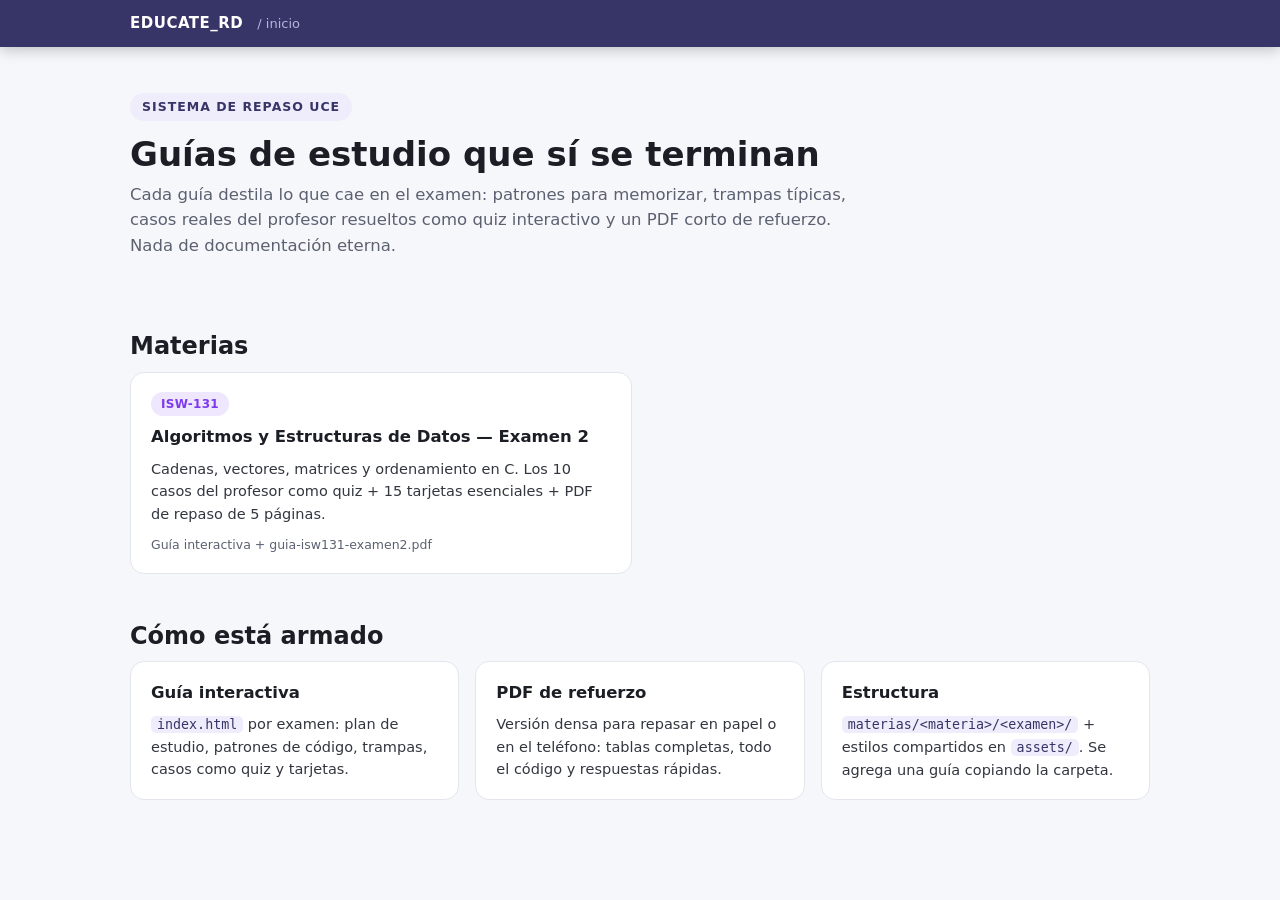
==== index.html @ fe37bd56 "EDUCATE_RD: sistema de guias + ISW-131 examen 2" ====
<!DOCTYPE html>
<html lang="es">
<head>
<meta charset="UTF-8">
<meta name="viewport" content="width=device-width, initial-scale=1.0">
<title>EDUCATE_RD — Guías de estudio</title>
<link rel="stylesheet" href="assets/css/educate.css">
</head>
<body>

<header class="topbar">
  <div class="wrap">
    <a class="logo" href="index.html">EDUCATE_RD</a>
    <span class="crumb">/ inicio</span>
  </div>
</header>

<div class="wrap">
  <div class="hero">
    <span class="tag">Sistema de repaso UCE</span>
    <h1>Guías de estudio que sí se terminan</h1>
    <p class="sub">Cada guía destila lo que cae en el examen: patrones para
    memorizar, trampas típicas, casos reales del profesor resueltos como quiz
    interactivo y un PDF corto de refuerzo. Nada de documentación eterna.</p>
  </div>

  <section class="blk">
    <h2>Materias</h2>
    <div class="grid g2" id="lista-guias">

      <a class="card" href="materias/isw-131-algoritmos/examen-2/" style="text-decoration:none;color:inherit">
        <span class="chip cad">ISW-131</span>
        <h3 style="margin-top:8px">Algoritmos y Estructuras de Datos — Examen 2</h3>
        <p>Cadenas, vectores, matrices y ordenamiento en C.
        Los 10 casos del profesor como quiz + 15 tarjetas esenciales +
        PDF de repaso de 5 páginas.</p>
        <p style="margin-top:10px;font-size:12.5px;color:var(--muted)">
        Guía interactiva + guia-isw131-examen2.pdf</p>
      </a>

      <!-- Plantilla para la próxima guía:
      <a class="card" href="materias/<materia>/<examen>/">
        <span class="chip vec">COD-000</span>
        <h3>Materia — Examen N</h3>
        <p>Descripción corta.</p>
      </a>
      -->

    </div>
  </section>

  <section class="blk">
    <h2>Cómo está armado</h2>
    <div class="grid g3">
      <div class="card"><h3>Guía interactiva</h3>
      <p><code class="inl">index.html</code> por examen: plan de estudio,
      patrones de código, trampas, casos como quiz y tarjetas.</p></div>
      <div class="card"><h3>PDF de refuerzo</h3>
      <p>Versión densa para repasar en papel o en el teléfono:
      tablas completas, todo el código y respuestas rápidas.</p></div>
      <div class="card"><h3>Estructura</h3>
      <p><code class="inl">materias/&lt;materia&gt;/&lt;examen&gt;/</code> +
      estilos compartidos en <code class="inl">assets/</code>.
      Se agrega una guía copiando la carpeta.</p></div>
    </div>
  </section>
</div>

</body>
</html>
---- assets/css/educate.css ----
/* ============================================================
   EDUCATE_RD — sistema visual compartido
   Una sola hoja para todas las guías. Variables + componentes.
   ============================================================ */
:root {
  --bg: #f6f7fb;
  --card: #ffffff;
  --ink: #1c1e26;
  --muted: #5b6170;
  --line: #e4e6ee;
  --brand: #373467;
  --brand-l: #efedfb;
  --ok: #1a7f4b;
  --ok-l: #e3f5ec;
  --warn: #a34d00;
  --warn-l: #fdeedd;
  --bad: #b3261e;
  --bad-l: #fce9e8;
  --code-bg: #14161f;
  --code-ink: #e8eaf2;
  --code-kw: #7ab8ff;
  --code-str: #9ae6a0;
  --code-cmt: #6b7280;
  --teal: #0f766e; --teal-l: #d9f2ef;
  --blue: #1d4ed8; --blue-l: #dbe7fd;
  --purple: #7c3aed; --purple-l: #eee7fd;
  --amber: #b45309; --amber-l: #fdeccc;
}
* { box-sizing: border-box; margin: 0; padding: 0; }
html { scroll-behavior: smooth; }
body {
  font-family: "Segoe UI", system-ui, -apple-system, sans-serif;
  background: var(--bg); color: var(--ink);
  line-height: 1.55; font-size: 15.5px;
}
code, kbd, pre, .mono {
  font-family: "Cascadia Code", "JetBrains Mono", Consolas, monospace;
}
.wrap { max-width: 1060px; margin: 0 auto; padding: 0 20px 80px; }

/* ---------- topbar ---------- */
.topbar {
  position: sticky; top: 0; z-index: 50;
  background: var(--brand); color: #fff;
  padding: 12px 0; box-shadow: 0 2px 14px rgba(0,0,0,.25);
}
.topbar .wrap { padding-bottom: 0; display: flex; align-items: center; gap: 14px; flex-wrap: wrap; }
.topbar .logo { font-weight: 700; letter-spacing: .5px; font-size: 15px; text-decoration: none; color: #fff; }
.topbar .crumb { color: #b7b4dd; font-size: 13px; }
.topbar nav { margin-left: auto; display: flex; gap: 6px; flex-wrap: wrap; }
.topbar nav a {
  color: #d9d7f0; text-decoration: none; font-size: 13px;
  padding: 5px 10px; border-radius: 7px; transition: .15s;
}
.topbar nav a:hover, .topbar nav a.on { background: rgba(255,255,255,.14); color: #fff; }

/* ---------- hero ---------- */
.hero { padding: 46px 0 26px; }
.hero .tag {
  display: inline-block; background: var(--brand-l); color: var(--brand);
  font-size: 12.5px; font-weight: 700; letter-spacing: 1px;
  padding: 4px 12px; border-radius: 999px; text-transform: uppercase;
}
.hero h1 { font-size: 34px; margin: 14px 0 8px; line-height: 1.15; }
.hero p.sub { color: var(--muted); font-size: 16.5px; max-width: 720px; }
.hero .meta { display: flex; gap: 18px; margin-top: 16px; flex-wrap: wrap; color: var(--muted); font-size: 13.5px; }
.hero .meta b { color: var(--ink); }

/* ---------- grid / cards ---------- */
.grid { display: grid; gap: 16px; }
.g2 { grid-template-columns: repeat(2, 1fr); }
.g3 { grid-template-columns: repeat(3, 1fr); }
@media (max-width: 860px) { .g2, .g3 { grid-template-columns: 1fr; } }

.card {
  background: var(--card); border: 1px solid var(--line);
  border-radius: 14px; padding: 18px 20px;
}
.card h3 { font-size: 16.5px; margin-bottom: 8px; }
.card p, .card li { font-size: 14.5px; color: #33363f; }

/* ---------- secciones ---------- */
section.blk { margin-top: 44px; }
section.blk > h2 {
  font-size: 24px; margin-bottom: 6px;
  display: flex; align-items: center; gap: 10px;
}
section.blk > h2 .num {
  background: var(--brand); color: #fff; font-size: 13px;
  min-width: 30px; height: 30px; border-radius: 9px;
  display: inline-flex; align-items: center; justify-content: center;
}
section.blk > .lede { color: var(--muted); margin-bottom: 18px; max-width: 760px; }

/* ---------- chips de tema ---------- */
.chip {
  display: inline-block; font-size: 12px; font-weight: 700;
  padding: 3px 10px; border-radius: 999px; letter-spacing: .3px;
}
.chip.cad { background: var(--purple-l); color: var(--purple); }
.chip.vec { background: var(--teal-l); color: var(--teal); }
.chip.mat { background: var(--blue-l); color: var(--blue); }
.chip.ord { background: var(--amber-l); color: var(--amber); }

/* ---------- bloques de código ---------- */
pre.code {
  background: var(--code-bg); color: var(--code-ink);
  border-radius: 10px; padding: 14px 16px; overflow-x: auto;
  font-size: 13px; line-height: 1.55; margin: 10px 0;
}
pre.code .kw { color: var(--code-kw); }
pre.code .str { color: var(--code-str); }
pre.code .cmt { color: var(--code-cmt); font-style: italic; }
code.inl {
  background: var(--brand-l); color: var(--brand);
  padding: 1px 6px; border-radius: 5px; font-size: .92em;
}

/* ---------- callouts ---------- */
.note, .trap, .tip, .key {
  border-radius: 10px; padding: 12px 16px; margin: 12px 0;
  font-size: 14px; border: 1px solid;
}
.note { background: var(--brand-l); border-color: #cfc9ee; }
.trap { background: var(--bad-l); border-color: #f0c4c2; }
.trap::before { content: "TRAMPA DE EXAMEN — "; font-weight: 800; color: var(--bad); font-size: 12px; letter-spacing: .5px; display: block; margin-bottom: 3px; }
.tip  { background: var(--ok-l); border-color: #bfe5d1; }
.tip::before { content: "CÓMO DECIRLO EN EL EXAMEN — "; font-weight: 800; color: var(--ok); font-size: 12px; letter-spacing: .5px; display: block; margin-bottom: 3px; }
.key  { background: var(--warn-l); border-color: #f3d9ae; }
.key::before { content: "MEMORIZAR — "; font-weight: 800; color: var(--warn); font-size: 12px; letter-spacing: .5px; display: block; margin-bottom: 3px; }

/* ---------- tablas ---------- */
table.tbl { width: 100%; border-collapse: collapse; font-size: 13.5px; margin: 12px 0; }
table.tbl th { background: var(--brand); color: #fff; text-align: left; padding: 8px 10px; font-size: 12.5px; }
table.tbl td { border: 1px solid var(--line); padding: 7px 10px; background: var(--card); }
table.tbl tr:nth-child(even) td { background: #f9fafc; }
table.tbl td code { font-size: 12.5px; }

/* ---------- quiz / tarjetas ---------- */
.quiz {
  background: var(--card); border: 1px solid var(--line);
  border-radius: 14px; padding: 18px 20px; margin-bottom: 16px;
}
.quiz .qhead { display: flex; gap: 8px; align-items: center; margin-bottom: 10px; flex-wrap: wrap; }
.quiz .qid { font-weight: 800; font-size: 12.5px; color: var(--muted); letter-spacing: .5px; }
.quiz .qtype { font-size: 11px; font-weight: 700; background: var(--bg); border: 1px solid var(--line); padding: 2px 9px; border-radius: 999px; color: var(--muted); text-transform: uppercase; }
.quiz .qtxt { font-size: 15px; font-weight: 600; margin-bottom: 10px; }
.quiz .opts { display: grid; gap: 8px; }
.quiz .opt {
  display: flex; gap: 10px; align-items: flex-start;
  border: 1.5px solid var(--line); border-radius: 10px;
  padding: 10px 14px; cursor: pointer; font-size: 14px;
  transition: border-color .12s, background .12s;
  background: var(--card);
}
.quiz .opt:hover { border-color: var(--brand); }
.quiz .opt .l { font-weight: 800; color: var(--muted); min-width: 16px; }
.quiz .opt.right { border-color: var(--ok); background: var(--ok-l); }
.quiz .opt.right .l { color: var(--ok); }
.quiz .opt.wrong { border-color: var(--bad); background: var(--bad-l); }
.quiz .opt.wrong .l { color: var(--bad); }
.quiz .why {
  display: none; margin-top: 12px; padding: 11px 14px;
  background: var(--bg); border-left: 3px solid var(--brand);
  border-radius: 0 8px 8px 0; font-size: 13.5px;
}
.quiz.done .why { display: block; }
.quiz .reveal {
  margin-top: 12px; background: var(--brand); color: #fff; border: 0;
  padding: 8px 18px; border-radius: 8px; font-size: 13.5px; font-weight: 600;
  cursor: pointer;
}
.quiz .sol { display: none; margin-top: 12px; }
.quiz.done .sol { display: block; }
.quiz.done .reveal { display: none; }

/* ---------- flashcards ---------- */
.fc {
  border: 1.5px solid var(--line); border-radius: 12px;
  padding: 16px; cursor: pointer; background: var(--card);
  min-height: 120px; display: flex; flex-direction: column; gap: 8px;
  transition: transform .12s, box-shadow .12s;
}
.fc:hover { transform: translateY(-2px); box-shadow: 0 6px 18px rgba(30,20,80,.08); }
.fc .front { font-weight: 600; font-size: 14px; }
.fc .back { display: none; font-size: 13px; color: #333; border-top: 1px dashed var(--line); padding-top: 8px; }
.fc.open { border-color: var(--brand); }
.fc.open .back { display: block; }
.fc .hint { font-size: 12px; color: var(--muted); font-style: italic; }

/* ---------- checklist ---------- */
.check { list-style: none; }
.check li { display: flex; gap: 10px; padding: 7px 0; font-size: 14.5px; align-items: flex-start; }
.check li::before { content: "☐"; color: var(--brand); font-size: 17px; line-height: 1.3; }
.check li b { color: var(--brand); }

/* ---------- progreso ---------- */
.prog {
  position: fixed; bottom: 18px; right: 18px; z-index: 60;
  background: var(--card); border: 1px solid var(--line);
  border-radius: 12px; padding: 10px 16px; font-size: 12.5px;
  box-shadow: 0 8px 24px rgba(0,0,0,.12); color: var(--muted);
}
.prog b { color: var(--brand); }

/* ---------- botones ---------- */
.btn {
  display: inline-block; background: var(--brand); color: #fff;
  border: 0; padding: 9px 18px; border-radius: 9px;
  font-size: 14px; font-weight: 600; cursor: pointer; text-decoration: none;
}
.btn.ghost { background: var(--card); color: var(--brand); border: 1.5px solid var(--brand); }

/* ---------- print ---------- */
@media print {
  .topbar, .prog, .btn, .reveal, nav { display: none !important; }
  body { background: #fff; font-size: 12px; }
  .quiz .sol, .quiz .why, .fc .back { display: block !important; }
  .card, .quiz { break-inside: avoid; box-shadow: none; }
}
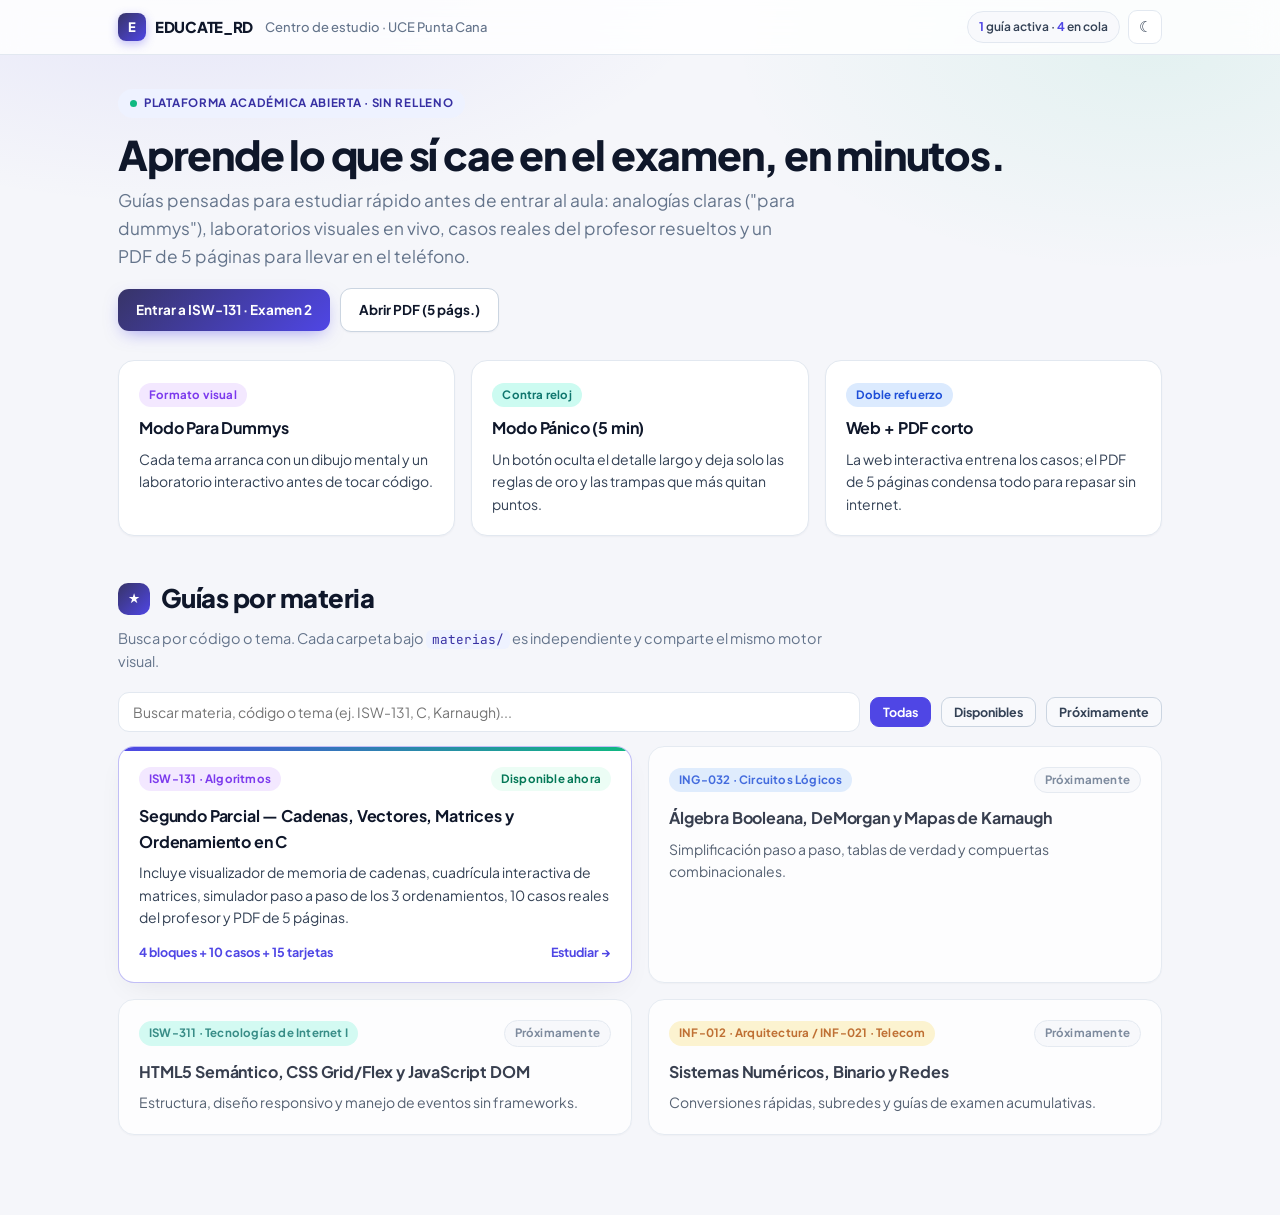
==== commit a832dc35: "EDUCATE_RD: UI v2 responsive, labs interactivos para dummys, dark mode y PDF con SVGs" ====
--- a/index.html
+++ b/index.html
@@ -1,70 +1,126 @@
 <!DOCTYPE html>
-<html lang="es">
+<html lang="es" data-theme="light">
 <head>
 <meta charset="UTF-8">
 <meta name="viewport" content="width=device-width, initial-scale=1.0">
-<title>EDUCATE_RD — Guías de estudio</title>
+<title>EDUCATE_RD — Guías de estudio UCE</title>
 <link rel="stylesheet" href="assets/css/educate.css">
 </head>
 <body>
 
 <header class="topbar">
-  <div class="wrap">
-    <a class="logo" href="index.html">EDUCATE_RD</a>
-    <span class="crumb">/ inicio</span>
+  <div class="topbar-in">
+    <a class="brand" href="index.html">
+      <span class="brand-mark">E</span>
+      <span>EDUCATE_RD</span>
+    </a>
+    <span class="crumb">Centro de estudio · UCE Punta Cana</span>
+    <div class="top-right">
+      <span class="prog-pill"><b>1</b> guía activa · <b>4</b> en cola</span>
+      <button class="icon-btn" id="theme-toggle" type="button" aria-label="Cambiar tema">☾</button>
+    </div>
   </div>
 </header>
 
 <div class="wrap">
   <div class="hero">
-    <span class="tag">Sistema de repaso UCE</span>
-    <h1>Guías de estudio que sí se terminan</h1>
-    <p class="sub">Cada guía destila lo que cae en el examen: patrones para
-    memorizar, trampas típicas, casos reales del profesor resueltos como quiz
-    interactivo y un PDF corto de refuerzo. Nada de documentación eterna.</p>
+    <span class="eyebrow"><span class="dot"></span> Plataforma académica abierta · Sin relleno</span>
+    <h1>Aprende lo que sí cae en el examen, en minutos.</h1>
+    <p class="sub">Guías pensadas para estudiar rápido antes de entrar al aula:
+    analogías claras ("para dummys"), laboratorios visuales en vivo, casos reales
+    del profesor resueltos y un PDF de 5 páginas para llevar en el teléfono.</p>
+    <div class="hero-actions">
+      <a class="btn" href="materias/isw-131-algoritmos/examen-2/">Entrar a ISW-131 · Examen 2</a>
+      <a class="btn ghost" href="materias/isw-131-algoritmos/examen-2/guia-isw131-examen2.pdf" target="_blank">Abrir PDF (5 págs.)</a>
+    </div>
   </div>
 
-  <section class="blk">
-    <h2>Materias</h2>
+  <!-- Métricas rápidas -->
+  <div class="grid g3" style="margin-top:6px">
+    <div class="card">
+      <span class="chip cad">Formato visual</span>
+      <h3 style="margin-top:8px">Modo Para Dummys</h3>
+      <p>Cada tema arranca con un dibujo mental y un laboratorio interactivo antes
+      de tocar código.</p>
+    </div>
+    <div class="card">
+      <span class="chip vec">Contra reloj</span>
+      <h3 style="margin-top:8px">Modo Pánico (5 min)</h3>
+      <p>Un botón oculta el detalle largo y deja solo las reglas de oro y las
+      trampas que más quitan puntos.</p>
+    </div>
+    <div class="card">
+      <span class="chip mat">Doble refuerzo</span>
+      <h3 style="margin-top:8px">Web + PDF corto</h3>
+      <p>La web interactiva entrena los casos; el PDF de 5 páginas condensa
+      todo para repasar sin internet.</p>
+    </div>
+  </div>
+
+  <!-- Catálogo de materias -->
+  <section class="blk" id="materias">
+    <div class="blk-head">
+      <span class="blk-num">★</span>
+      <h2>Guías por materia</h2>
+    </div>
+    <p class="lede">Busca por código o tema. Cada carpeta bajo <code class="inl">materias/</code>
+    es independiente y comparte el mismo motor visual.</p>
+
+    <div class="search-bar">
+      <input class="search-in" id="hub-search" type="search" placeholder="Buscar materia, código o tema (ej. ISW-131, C, Karnaugh)...">
+      <button class="mat-btn hub-filter on" data-filter="all" type="button">Todas</button>
+      <button class="mat-btn hub-filter" data-filter="live" type="button">Disponibles</button>
+      <button class="mat-btn hub-filter" data-filter="soon" type="button">Próximamente</button>
+    </div>
+
     <div class="grid g2" id="lista-guias">
 
-      <a class="card" href="materias/isw-131-algoritmos/examen-2/" style="text-decoration:none;color:inherit">
-        <span class="chip cad">ISW-131</span>
-        <h3 style="margin-top:8px">Algoritmos y Estructuras de Datos — Examen 2</h3>
-        <p>Cadenas, vectores, matrices y ordenamiento en C.
-        Los 10 casos del profesor como quiz + 15 tarjetas esenciales +
-        PDF de repaso de 5 páginas.</p>
-        <p style="margin-top:10px;font-size:12.5px;color:var(--muted)">
-        Guía interactiva + guia-isw131-examen2.pdf</p>
+      <a class="card card-link featured" data-status="live" href="materias/isw-131-algoritmos/examen-2/">
+        <div style="display:flex;justify-content:space-between;align-items:center;gap:8px;flex-wrap:wrap">
+          <span class="chip cad">ISW-131 · Algoritmos</span>
+          <span class="chip live">Disponible ahora</span>
+        </div>
+        <h3 style="margin-top:12px">Segundo Parcial — Cadenas, Vectores, Matrices y Ordenamiento en C</h3>
+        <p>Incluye visualizador de memoria de cadenas, cuadrícula interactiva de
+        matrices, simulador paso a paso de los 3 ordenamientos, 10 casos reales
+        del profesor y PDF de 5 páginas.</p>
+        <div class="card-foot">
+          <span>4 bloques + 10 casos + 15 tarjetas</span>
+          <span>Estudiar →</span>
+        </div>
       </a>
 
-      <!-- Plantilla para la próxima guía:
-      <a class="card" href="materias/<materia>/<examen>/">
-        <span class="chip vec">COD-000</span>
-        <h3>Materia — Examen N</h3>
-        <p>Descripción corta.</p>
-      </a>
-      -->
+      <div class="card" data-status="soon" style="opacity:.82">
+        <div style="display:flex;justify-content:space-between;align-items:center;gap:8px;flex-wrap:wrap">
+          <span class="chip mat">ING-032 · Circuitos Lógicos</span>
+          <span class="chip soon">Próximamente</span>
+        </div>
+        <h3 style="margin-top:12px">Álgebra Booleana, DeMorgan y Mapas de Karnaugh</h3>
+        <p>Simplificación paso a paso, tablas de verdad y compuertas combinacionales.</p>
+      </div>
 
-    </div>
-  </section>
+      <div class="card" data-status="soon" style="opacity:.82">
+        <div style="display:flex;justify-content:space-between;align-items:center;gap:8px;flex-wrap:wrap">
+          <span class="chip vec">ISW-311 · Tecnologías de Internet I</span>
+          <span class="chip soon">Próximamente</span>
+        </div>
+        <h3 style="margin-top:12px">HTML5 Semántico, CSS Grid/Flex y JavaScript DOM</h3>
+        <p>Estructura, diseño responsivo y manejo de eventos sin frameworks.</p>
+      </div>
 
-  <section class="blk">
-    <h2>Cómo está armado</h2>
-    <div class="grid g3">
-      <div class="card"><h3>Guía interactiva</h3>
-      <p><code class="inl">index.html</code> por examen: plan de estudio,
-      patrones de código, trampas, casos como quiz y tarjetas.</p></div>
-      <div class="card"><h3>PDF de refuerzo</h3>
-      <p>Versión densa para repasar en papel o en el teléfono:
-      tablas completas, todo el código y respuestas rápidas.</p></div>
-      <div class="card"><h3>Estructura</h3>
-      <p><code class="inl">materias/&lt;materia&gt;/&lt;examen&gt;/</code> +
-      estilos compartidos en <code class="inl">assets/</code>.
-      Se agrega una guía copiando la carpeta.</p></div>
+      <div class="card" data-status="soon" style="opacity:.82">
+        <div style="display:flex;justify-content:space-between;align-items:center;gap:8px;flex-wrap:wrap">
+          <span class="chip ord">INF-012 · Arquitectura / INF-021 · Telecom</span>
+          <span class="chip soon">Próximamente</span>
+        </div>
+        <h3 style="margin-top:12px">Sistemas Numéricos, Binario y Redes</h3>
+        <p>Conversiones rápidas, subredes y guías de examen acumulativas.</p>
+      </div>
+
     </div>
   </section>
 </div>
 
+<script src="assets/js/educate.js"></script>
 </body>
 </html>
--- a/assets/css/educate.css
+++ b/assets/css/educate.css
@@ -1,220 +1,475 @@
-/* ============================================================
-   EDUCATE_RD — sistema visual compartido
-   Una sola hoja para todas las guías. Variables + componentes.
-   ============================================================ */
+/* ============================================================================
+   EDUCATE_RD — Sistema visual v2 (Responsive, Light/Dark, Bento + Labs)
+   ============================================================================ */
+@import url('https://fonts.googleapis.com/css2?family=JetBrains+Mono:wght@400;600;700&family=Plus+Jakarta+Sans:wght@400;500;600;700;800&display=swap');
+
 :root {
-  --bg: #f6f7fb;
-  --card: #ffffff;
-  --ink: #1c1e26;
-  --muted: #5b6170;
-  --line: #e4e6ee;
+  --bg: #f5f6fa;
+  --bg-accent: radial-gradient(900px 420px at 15% -5%, rgba(79,70,229,.10), transparent 60%),
+               radial-gradient(700px 380px at 90% 5%, rgba(16,185,129,.08), transparent 60%);
+  --surface: #ffffff;
+  --surface-2: #f8f9fc;
+  --ink: #0f172a;
+  --ink-2: #334155;
+  --muted: #64748b;
+  --line: #e2e8f0;
+  --line-2: #cbd5e1;
+
   --brand: #373467;
-  --brand-l: #efedfb;
-  --ok: #1a7f4b;
-  --ok-l: #e3f5ec;
-  --warn: #a34d00;
-  --warn-l: #fdeedd;
-  --bad: #b3261e;
-  --bad-l: #fce9e8;
-  --code-bg: #14161f;
-  --code-ink: #e8eaf2;
-  --code-kw: #7ab8ff;
-  --code-str: #9ae6a0;
-  --code-cmt: #6b7280;
-  --teal: #0f766e; --teal-l: #d9f2ef;
-  --blue: #1d4ed8; --blue-l: #dbe7fd;
-  --purple: #7c3aed; --purple-l: #eee7fd;
-  --amber: #b45309; --amber-l: #fdeccc;
-}
-* { box-sizing: border-box; margin: 0; padding: 0; }
-html { scroll-behavior: smooth; }
+  --brand-2: #4f46e5;
+  --brand-l: #eef2ff;
+  --brand-ink: #3730a3;
+
+  --ok: #047857;     --ok-l: #ecfdf5;     --ok-b: #a7f3d0;
+  --bad: #be123c;    --bad-l: #fff1f2;    --bad-b: #fecdd3;
+  --warn: #b45309;   --warn-l: #fffbeb;   --warn-b: #fde68a;
+
+  --cad: #7c3aed;    --cad-l: #f3e8ff;
+  --vec: #0f766e;    --vec-l: #ccfbf1;
+  --mat: #1d4ed8;    --mat-l: #dbeafe;
+  --ord: #b45309;    --ord-l: #fef3c7;
+
+  --code-bg: #0f172a;
+  --code-bar: #1e293b;
+  --code-ink: #e2e8f0;
+  --code-kw: #7dd3fc;
+  --code-str: #86efac;
+  --code-cmt: #94a3b8;
+
+  --shadow-sm: 0 1px 2px rgba(15,23,42,.04);
+  --shadow: 0 10px 30px -12px rgba(15,23,42,.10);
+  --r: 16px;
+}
+
+html[data-theme="dark"] {
+  --bg: #0b1020;
+  --bg-accent: radial-gradient(900px 420px at 15% -5%, rgba(99,102,241,.18), transparent 60%),
+               radial-gradient(700px 380px at 90% 5%, rgba(16,185,129,.12), transparent 60%);
+  --surface: #11182c;
+  --surface-2: #172038;
+  --ink: #f1f5f9;
+  --ink-2: #cbd5e1;
+  --muted: #94a3b8;
+  --line: #232f4b;
+  --line-2: #334155;
+
+  --brand: #6366f1;
+  --brand-2: #818cf8;
+  --brand-l: rgba(99,102,241,.16);
+  --brand-ink: #c7d2fe;
+
+  --ok: #34d399;     --ok-l: rgba(16,185,129,.13);  --ok-b: rgba(16,185,129,.35);
+  --bad: #fb7185;    --bad-l: rgba(244,63,94,.13);   --bad-b: rgba(244,63,94,.35);
+  --warn: #fbbf24;   --warn-l: rgba(245,158,11,.13); --warn-b: rgba(245,158,11,.35);
+
+  --cad: #c084fc;    --cad-l: rgba(168,85,247,.18);
+  --vec: #2dd4bf;    --vec-l: rgba(20,184,166,.18);
+  --mat: #60a5fa;    --mat-l: rgba(59,130,246,.18);
+  --ord: #fbbf24;    --ord-l: rgba(245,158,11,.18);
+
+  --code-bg: #070b16;
+  --code-bar: #131b31;
+  --shadow-sm: 0 1px 2px rgba(0,0,0,.3);
+  --shadow: 0 14px 36px -12px rgba(0,0,0,.55);
+}
+
+*, *::before, *::after { box-sizing: border-box; margin: 0; padding: 0; }
+html { scroll-behavior: smooth; max-width: 100%; overflow-x: clip; }
 body {
-  font-family: "Segoe UI", system-ui, -apple-system, sans-serif;
-  background: var(--bg); color: var(--ink);
-  line-height: 1.55; font-size: 15.5px;
-}
-code, kbd, pre, .mono {
-  font-family: "Cascadia Code", "JetBrains Mono", Consolas, monospace;
-}
-.wrap { max-width: 1060px; margin: 0 auto; padding: 0 20px 80px; }
-
-/* ---------- topbar ---------- */
+  font-family: "Plus Jakarta Sans", "Segoe UI", system-ui, -apple-system, sans-serif;
+  background-color: var(--bg);
+  background-image: var(--bg-accent);
+  background-attachment: fixed;
+  color: var(--ink);
+  line-height: 1.6;
+  font-size: 15px;
+  max-width: 100%;
+  overflow-x: clip;
+  -webkit-font-smoothing: antialiased;
+}
+code, kbd, pre, .mono { font-family: "JetBrains Mono", "Cascadia Code", Consolas, monospace; }
+img, svg { max-width: 100%; height: auto; }
+
+.wrap { width: 100%; max-width: 1080px; margin: 0 auto; padding: 0 18px 80px; }
+
+/* ---------- Topbar frosted + responsive ---------- */
 .topbar {
-  position: sticky; top: 0; z-index: 50;
-  background: var(--brand); color: #fff;
-  padding: 12px 0; box-shadow: 0 2px 14px rgba(0,0,0,.25);
-}
-.topbar .wrap { padding-bottom: 0; display: flex; align-items: center; gap: 14px; flex-wrap: wrap; }
-.topbar .logo { font-weight: 700; letter-spacing: .5px; font-size: 15px; text-decoration: none; color: #fff; }
-.topbar .crumb { color: #b7b4dd; font-size: 13px; }
-.topbar nav { margin-left: auto; display: flex; gap: 6px; flex-wrap: wrap; }
-.topbar nav a {
-  color: #d9d7f0; text-decoration: none; font-size: 13px;
-  padding: 5px 10px; border-radius: 7px; transition: .15s;
-}
-.topbar nav a:hover, .topbar nav a.on { background: rgba(255,255,255,.14); color: #fff; }
-
-/* ---------- hero ---------- */
-.hero { padding: 46px 0 26px; }
-.hero .tag {
-  display: inline-block; background: var(--brand-l); color: var(--brand);
-  font-size: 12.5px; font-weight: 700; letter-spacing: 1px;
-  padding: 4px 12px; border-radius: 999px; text-transform: uppercase;
-}
-.hero h1 { font-size: 34px; margin: 14px 0 8px; line-height: 1.15; }
-.hero p.sub { color: var(--muted); font-size: 16.5px; max-width: 720px; }
-.hero .meta { display: flex; gap: 18px; margin-top: 16px; flex-wrap: wrap; color: var(--muted); font-size: 13.5px; }
-.hero .meta b { color: var(--ink); }
-
-/* ---------- grid / cards ---------- */
+  position: sticky; top: 0; z-index: 60;
+  background: rgba(255,255,255,.84);
+  backdrop-filter: blur(14px); -webkit-backdrop-filter: blur(14px);
+  border-bottom: 1px solid var(--line);
+}
+html[data-theme="dark"] .topbar { background: rgba(11,16,32,.84); }
+.topbar-in {
+  max-width: 1080px; margin: 0 auto; padding: 10px 18px;
+  display: flex; align-items: center; gap: 12px; flex-wrap: wrap;
+}
+.brand {
+  display: inline-flex; align-items: center; gap: 9px;
+  text-decoration: none; color: var(--ink); font-weight: 800;
+  font-size: 15px; letter-spacing: -.3px; flex-shrink: 0;
+}
+.brand-mark {
+  width: 28px; height: 28px; border-radius: 8px;
+  background: linear-gradient(135deg, #373467, #4f46e5);
+  color: #fff; display: inline-flex; align-items: center; justify-content: center;
+  font-size: 13px; font-weight: 800; box-shadow: 0 3px 10px rgba(79,70,229,.35);
+}
+.crumb {
+  color: var(--muted); font-size: 13px; font-weight: 500;
+  white-space: nowrap; overflow: hidden; text-overflow: ellipsis; max-width: 280px;
+}
+.top-right { margin-left: auto; display: flex; align-items: center; gap: 8px; flex-shrink: 0; }
+.prog-pill {
+  font-size: 12px; font-weight: 600; color: var(--ink-2);
+  background: var(--surface-2); border: 1px solid var(--line);
+  padding: 5px 11px; border-radius: 999px; white-space: nowrap;
+}
+.prog-pill b { color: var(--brand-2); }
+.icon-btn {
+  width: 34px; height: 34px; border-radius: 9px;
+  border: 1px solid var(--line); background: var(--surface);
+  color: var(--ink-2); cursor: pointer; font-size: 15px;
+  display: inline-flex; align-items: center; justify-content: center;
+  transition: border-color .15s, color .15s;
+}
+.icon-btn:hover { border-color: var(--brand-2); color: var(--brand-2); }
+
+.subnav {
+  max-width: 1080px; margin: 0 auto; padding: 0 18px 9px;
+  display: flex; gap: 6px; overflow-x: auto; scrollbar-width: none;
+}
+.subnav::-webkit-scrollbar { display: none; }
+.subnav a {
+  flex-shrink: 0; text-decoration: none; font-size: 12.5px; font-weight: 600;
+  color: var(--muted); padding: 5px 11px; border-radius: 999px;
+  border: 1px solid transparent; transition: .15s;
+}
+.subnav a:hover { color: var(--ink); background: var(--surface-2); }
+.subnav a.on { background: var(--brand-l); color: var(--brand-ink); border-color: rgba(79,70,229,.22); }
+
+@media (max-width: 640px) {
+  .crumb { display: none; }
+  .topbar-in { padding: 8px 14px; flex-wrap: nowrap; gap: 8px; }
+  .brand span:last-child { font-size: 14px; }
+  .prog-pill { font-size: 11px; padding: 4px 9px; }
+  .icon-btn { width: 31px; height: 31px; font-size: 14px; }
+  .subnav { padding: 0 14px 8px; }
+  .wrap { padding: 0 14px 64px; }
+}
+
+/* ---------- Hero ---------- */
+.hero { padding: 34px 0 22px; }
+.eyebrow {
+  display: inline-flex; align-items: center; gap: 7px;
+  background: var(--brand-l); color: var(--brand-ink);
+  font-size: 11.5px; font-weight: 700; letter-spacing: .7px; text-transform: uppercase;
+  padding: 5px 12px; border-radius: 999px;
+}
+.eyebrow .dot { width: 7px; height: 7px; border-radius: 50%; background: #10b981; }
+.hero h1 {
+  font-size: clamp(1.65rem, 4.2vw, 2.55rem);
+  font-weight: 800; letter-spacing: -.03em; line-height: 1.12;
+  margin: 14px 0 10px;
+}
+.hero p.sub { color: var(--muted); font-size: clamp(.95rem, 2vw, 1.08rem); max-width: 690px; }
+.hero-actions { display: flex; gap: 10px; flex-wrap: wrap; margin-top: 18px; align-items: center; }
+
+/* ---------- Buttons ---------- */
+.btn {
+  display: inline-flex; align-items: center; gap: 8px;
+  background: linear-gradient(135deg, #373467, #4f46e5); color: #fff;
+  border: 0; padding: 10px 18px; border-radius: 11px;
+  font-family: inherit; font-size: 13.5px; font-weight: 700;
+  cursor: pointer; text-decoration: none;
+  box-shadow: 0 6px 18px -6px rgba(79,70,229,.55); transition: transform .12s, box-shadow .12s;
+}
+.btn:hover { transform: translateY(-1px); box-shadow: 0 10px 22px -6px rgba(79,70,229,.65); }
+.btn.ghost {
+  background: var(--surface); color: var(--ink);
+  border: 1px solid var(--line-2); box-shadow: var(--shadow-sm);
+}
+.btn.ghost:hover { border-color: var(--brand-2); color: var(--brand-2); }
+.btn.sm { padding: 7px 13px; font-size: 12.5px; border-radius: 9px; }
+
+/* ---------- Study Mode Switcher ---------- */
+.modebar {
+  display: flex; gap: 8px; flex-wrap: wrap; align-items: center;
+  background: var(--surface); border: 1px solid var(--line);
+  border-radius: 14px; padding: 8px; margin-top: 22px; box-shadow: var(--shadow-sm);
+}
+.modebtn {
+  flex: 1 1 160px; border: 0; background: transparent; color: var(--muted);
+  font-family: inherit; font-size: 13px; font-weight: 700;
+  padding: 9px 14px; border-radius: 10px; cursor: pointer;
+  display: flex; align-items: center; justify-content: center; gap: 7px;
+  transition: transform .12s;
+}
+.modebtn:hover { color: var(--ink); background: var(--surface-2); }
+.modebtn.on { background: var(--brand-l); color: var(--brand-ink); }
+body.panic .deep { display: none !important; }
+body.panic .panic-banner { display: flex !important; }
+.panic-banner {
+  display: none; margin-top: 14px; padding: 12px 16px; border-radius: 12px;
+  background: var(--warn-l); border: 1px solid var(--warn-b); color: var(--ink);
+  font-size: 13.5px; align-items: center; justify-content: space-between; gap: 10px; flex-wrap: wrap;
+}
+
+/* ---------- Grid & Bento Cards ---------- */
 .grid { display: grid; gap: 16px; }
-.g2 { grid-template-columns: repeat(2, 1fr); }
-.g3 { grid-template-columns: repeat(3, 1fr); }
-@media (max-width: 860px) { .g2, .g3 { grid-template-columns: 1fr; } }
+.g2 { grid-template-columns: repeat(2, minmax(0, 1fr)); }
+.g3 { grid-template-columns: repeat(3, minmax(0, 1fr)); }
+.g4 { grid-template-columns: repeat(4, minmax(0, 1fr)); }
+.grid > * { min-width: 0; }
+@media (max-width: 860px) { .g2, .g3, .g4 { grid-template-columns: minmax(0, 1fr); } }
 
 .card {
-  background: var(--card); border: 1px solid var(--line);
-  border-radius: 14px; padding: 18px 20px;
-}
-.card h3 { font-size: 16.5px; margin-bottom: 8px; }
-.card p, .card li { font-size: 14.5px; color: #33363f; }
-
-/* ---------- secciones ---------- */
-section.blk { margin-top: 44px; }
-section.blk > h2 {
-  font-size: 24px; margin-bottom: 6px;
-  display: flex; align-items: center; gap: 10px;
-}
-section.blk > h2 .num {
-  background: var(--brand); color: #fff; font-size: 13px;
-  min-width: 30px; height: 30px; border-radius: 9px;
-  display: inline-flex; align-items: center; justify-content: center;
-}
-section.blk > .lede { color: var(--muted); margin-bottom: 18px; max-width: 760px; }
-
-/* ---------- chips de tema ---------- */
+  background: var(--surface); border: 1px solid var(--line);
+  border-radius: var(--r); padding: 20px; box-shadow: var(--shadow-sm);
+  min-width: 0;
+}
+.card.featured {
+  border-color: rgba(79,70,229,.35);
+  box-shadow: var(--shadow);
+  position: relative; overflow: hidden;
+}
+.card.featured::before {
+  content: ""; position: absolute; inset: 0 0 auto 0; height: 4px;
+  background: linear-gradient(90deg, #4f46e5, #10b981);
+}
+.card h3 { font-size: 16px; font-weight: 700; margin-bottom: 7px; letter-spacing: -.01em; }
+.card p, .card li { font-size: 14px; color: var(--ink-2); }
+.card-link {
+  text-decoration: none; color: inherit; display: flex; flex-direction: column;
+  transition: transform .15s, border-color .15s, box-shadow .15s;
+}
+.card-link:hover { transform: translateY(-2px); border-color: var(--brand-2); box-shadow: var(--shadow); }
+.card-foot {
+  margin-top: auto; padding-top: 14px; display: flex; justify-content: space-between;
+  align-items: center; font-size: 12.5px; font-weight: 700; color: var(--brand-2); gap: 8px;
+}
+
+/* ---------- Sections ---------- */
+section.blk { margin-top: 42px; scroll-margin-top: 98px; }
+.blk-head { display: flex; align-items: center; gap: 11px; flex-wrap: wrap; margin-bottom: 8px; }
+.blk-num {
+  width: 32px; height: 32px; border-radius: 10px; flex-shrink: 0;
+  background: linear-gradient(135deg, #373467, #4f46e5); color: #fff;
+  font-weight: 800; font-size: 13px; display: inline-flex; align-items: center; justify-content: center;
+}
+.blk-head h2 { font-size: clamp(1.25rem, 3vw, 1.6rem); font-weight: 800; letter-spacing: -.02em; }
+.lede { color: var(--muted); margin-bottom: 18px; max-width: 740px; font-size: 14.5px; }
+
+/* ---------- Chips ---------- */
 .chip {
-  display: inline-block; font-size: 12px; font-weight: 700;
-  padding: 3px 10px; border-radius: 999px; letter-spacing: .3px;
-}
-.chip.cad { background: var(--purple-l); color: var(--purple); }
-.chip.vec { background: var(--teal-l); color: var(--teal); }
-.chip.mat { background: var(--blue-l); color: var(--blue); }
-.chip.ord { background: var(--amber-l); color: var(--amber); }
-
-/* ---------- bloques de código ---------- */
+  display: inline-flex; align-items: center; gap: 5px;
+  font-size: 11.5px; font-weight: 700; padding: 3px 10px; border-radius: 999px; letter-spacing: .2px;
+}
+.chip.cad { background: var(--cad-l); color: var(--cad); }
+.chip.vec { background: var(--vec-l); color: var(--vec); }
+.chip.mat { background: var(--mat-l); color: var(--mat); }
+.chip.ord { background: var(--ord-l); color: var(--ord); }
+.chip.live { background: var(--ok-l); color: var(--ok); }
+.chip.soon { background: var(--surface-2); color: var(--muted); border: 1px solid var(--line); }
+
+/* ---------- "Para Dummys" Analogy + Memory Visualizers ---------- */
+.dummy-box {
+  background: var(--surface); border: 1px solid var(--line);
+  border-radius: var(--r); padding: 18px 20px; margin-bottom: 16px;
+  box-shadow: var(--shadow-sm);
+}
+.dummy-tag {
+  font-size: 11px; font-weight: 800; text-transform: uppercase; letter-spacing: .8px;
+  color: var(--brand-2); margin-bottom: 6px; display: block;
+}
+.dummy-box h3 { font-size: 16px; font-weight: 800; margin-bottom: 8px; }
+.dummy-box p { font-size: 14px; color: var(--ink-2); }
+
+.mem-row {
+  display: flex; flex-wrap: wrap; gap: 6px; margin: 12px 0 6px; align-items: stretch;
+}
+.mem-cell {
+  min-width: 46px; padding: 6px 8px; border-radius: 10px;
+  border: 1.5px solid var(--line-2); background: var(--surface-2);
+  text-align: center;
+}
+.mem-cell .idx { display: block; font-size: 10px; color: var(--muted); font-family: "JetBrains Mono", monospace; }
+.mem-cell .val { display: block; font-size: 16px; font-weight: 800; font-family: "JetBrains Mono", monospace; margin: 2px 0; }
+.mem-cell .sub { display: block; font-size: 10px; color: var(--muted); }
+.mem-cell.nul { border-color: var(--brand-2); background: var(--brand-l); }
+.mem-cell.nul .val { color: var(--brand-ink); }
+.mem-cell.bad { border-color: var(--bad); background: var(--bad-l); }
+.mem-cell.bad .val { color: var(--bad); }
+.mem-cell.ok  { border-color: var(--ok); background: var(--ok-l); }
+.mem-cell.ok .val { color: var(--ok); }
+
+/* Interactive Matrix Grid */
+.mat-controls { display: flex; gap: 6px; flex-wrap: wrap; margin: 12px 0; }
+.mat-btn {
+  border: 1px solid var(--line-2); background: var(--surface-2); color: var(--ink-2);
+  font-family: inherit; font-size: 12.5px; font-weight: 700;
+  padding: 6px 12px; border-radius: 9px; cursor: pointer;
+}
+.mat-btn.on { background: var(--brand-2); color: #fff; border-color: var(--brand-2); }
+.mat-grid {
+  display: grid; grid-template-columns: repeat(3, minmax(54px, 76px)); gap: 7px; margin: 10px 0;
+}
+.mat-cell {
+  border: 1.5px solid var(--line-2); background: var(--surface-2);
+  border-radius: 10px; padding: 8px 4px; text-align: center; transition: .15s;
+}
+.mat-cell .rc { font-size: 10px; color: var(--muted); font-family: "JetBrains Mono", monospace; display: block; }
+.mat-cell .nv { font-size: 16px; font-weight: 800; }
+.mat-cell.hl { border-color: var(--brand-2); background: var(--brand-l); transform: scale(1.03); }
+.mat-cell.hl .nv { color: var(--brand-ink); }
+.mat-cell.hl2 { border-color: var(--ok); background: var(--ok-l); }
+.mat-cell.hl2 .nv { color: var(--ok); }
+.mat-cell.hl-bad { border-color: var(--bad); background: var(--bad-l); }
+
+/* Interactive Sort Stepper */
+.sort-bars {
+  display: flex; gap: 8px; flex-wrap: wrap; align-items: flex-end;
+  min-height: 92px; padding: 14px; background: var(--surface-2);
+  border: 1px solid var(--line); border-radius: 12px; margin: 10px 0;
+}
+.s-item {
+  width: 48px; border-radius: 10px; background: var(--surface);
+  border: 1.5px solid var(--line-2); text-align: center;
+  padding: 6px 4px; font-weight: 800; transition: .18s;
+}
+.s-item.cmp { border-color: var(--warn); background: var(--warn-l); color: var(--warn); transform: translateY(-4px); }
+.s-item.done { border-color: var(--ok); background: var(--ok-l); color: var(--ok); }
+.sort-msg { font-size: 13.5px; color: var(--ink-2); font-weight: 600; min-height: 22px; margin-bottom: 8px; }
+
+/* ---------- Code window ---------- */
+.codebox {
+  border-radius: 12px; overflow: hidden; margin: 12px 0;
+  border: 1px solid rgba(148,163,184,.2); background: var(--code-bg);
+  max-width: 100%;
+}
+.codebar {
+  background: var(--code-bar); padding: 7px 13px;
+  display: flex; align-items: center; justify-content: space-between; gap: 8px;
+  font-size: 11.5px; color: #94a3b8; font-weight: 600;
+}
+.codebar .dots { display: inline-flex; gap: 5px; }
+.codebar .dots i { width: 8px; height: 8px; border-radius: 50%; background: #475569; display: block; }
+.codebar button.copy {
+  background: rgba(255,255,255,.08); border: 0; color: #cbd5e1;
+  font-family: inherit; font-size: 11px; font-weight: 700;
+  padding: 3px 9px; border-radius: 6px; cursor: pointer;
+}
+.codebar button.copy:hover { background: rgba(255,255,255,.16); color: #fff; }
 pre.code {
-  background: var(--code-bg); color: var(--code-ink);
-  border-radius: 10px; padding: 14px 16px; overflow-x: auto;
-  font-size: 13px; line-height: 1.55; margin: 10px 0;
+  margin: 0; padding: 14px 16px; overflow-x: auto; max-width: 100%;
+  background: transparent; color: var(--code-ink);
+  font-size: 12.8px; line-height: 1.55;
 }
 pre.code .kw { color: var(--code-kw); }
 pre.code .str { color: var(--code-str); }
 pre.code .cmt { color: var(--code-cmt); font-style: italic; }
+
 code.inl {
-  background: var(--brand-l); color: var(--brand);
-  padding: 1px 6px; border-radius: 5px; font-size: .92em;
-}
-
-/* ---------- callouts ---------- */
-.note, .trap, .tip, .key {
-  border-radius: 10px; padding: 12px 16px; margin: 12px 0;
-  font-size: 14px; border: 1px solid;
-}
-.note { background: var(--brand-l); border-color: #cfc9ee; }
-.trap { background: var(--bad-l); border-color: #f0c4c2; }
-.trap::before { content: "TRAMPA DE EXAMEN — "; font-weight: 800; color: var(--bad); font-size: 12px; letter-spacing: .5px; display: block; margin-bottom: 3px; }
-.tip  { background: var(--ok-l); border-color: #bfe5d1; }
-.tip::before { content: "CÓMO DECIRLO EN EL EXAMEN — "; font-weight: 800; color: var(--ok); font-size: 12px; letter-spacing: .5px; display: block; margin-bottom: 3px; }
-.key  { background: var(--warn-l); border-color: #f3d9ae; }
-.key::before { content: "MEMORIZAR — "; font-weight: 800; color: var(--warn); font-size: 12px; letter-spacing: .5px; display: block; margin-bottom: 3px; }
-
-/* ---------- tablas ---------- */
-table.tbl { width: 100%; border-collapse: collapse; font-size: 13.5px; margin: 12px 0; }
-table.tbl th { background: var(--brand); color: #fff; text-align: left; padding: 8px 10px; font-size: 12.5px; }
-table.tbl td { border: 1px solid var(--line); padding: 7px 10px; background: var(--card); }
-table.tbl tr:nth-child(even) td { background: #f9fafc; }
-table.tbl td code { font-size: 12.5px; }
-
-/* ---------- quiz / tarjetas ---------- */
+  background: var(--brand-l); color: var(--brand-ink);
+  padding: 1px 6px; border-radius: 6px; font-size: .88em;
+  overflow-wrap: anywhere;
+}
+
+/* ---------- Callouts ---------- */
+.callout {
+  border-radius: 12px; padding: 13px 16px; margin: 12px 0;
+  font-size: 13.8px; border: 1px solid; border-left-width: 4px;
+}
+.callout .ct { font-size: 11px; font-weight: 800; letter-spacing: .6px; text-transform: uppercase; display: block; margin-bottom: 3px; }
+.callout.trap { background: var(--bad-l); border-color: var(--bad-b); border-left-color: var(--bad); }
+.callout.trap .ct { color: var(--bad); }
+.callout.key  { background: var(--warn-l); border-color: var(--warn-b); border-left-color: var(--warn); }
+.callout.key .ct { color: var(--warn); }
+.callout.tip  { background: var(--ok-l); border-color: var(--ok-b); border-left-color: var(--ok); }
+.callout.tip .ct { color: var(--ok); }
+
+/* ---------- Responsive Tables ---------- */
+.tbl-wrap {
+  width: 100%; max-width: 100%; overflow-x: auto; -webkit-overflow-scrolling: touch;
+  border-radius: 12px; border: 1px solid var(--line); margin: 12px 0;
+}
+table.tbl { width: 100%; border-collapse: collapse; font-size: 13.5px; min-width: 500px; }
+table.tbl th {
+  background: var(--surface-2); color: var(--ink); font-weight: 800;
+  text-align: left; padding: 10px 12px; font-size: 12px;
+  text-transform: uppercase; letter-spacing: .4px; border-bottom: 1px solid var(--line);
+}
+table.tbl td { border-top: 1px solid var(--line); padding: 9px 12px; background: var(--surface); color: var(--ink-2); vertical-align: top; }
+table.tbl td code { font-size: 12.5px; color: var(--brand-ink); font-weight: 600; }
+
+/* ---------- Quiz Cards ---------- */
 .quiz {
-  background: var(--card); border: 1px solid var(--line);
-  border-radius: 14px; padding: 18px 20px; margin-bottom: 16px;
+  background: var(--surface); border: 1px solid var(--line);
+  border-radius: var(--r); padding: 20px; margin-bottom: 16px; box-shadow: var(--shadow-sm);
 }
 .quiz .qhead { display: flex; gap: 8px; align-items: center; margin-bottom: 10px; flex-wrap: wrap; }
-.quiz .qid { font-weight: 800; font-size: 12.5px; color: var(--muted); letter-spacing: .5px; }
-.quiz .qtype { font-size: 11px; font-weight: 700; background: var(--bg); border: 1px solid var(--line); padding: 2px 9px; border-radius: 999px; color: var(--muted); text-transform: uppercase; }
-.quiz .qtxt { font-size: 15px; font-weight: 600; margin-bottom: 10px; }
+.quiz .qid { font-weight: 800; font-size: 12px; color: var(--muted); letter-spacing: .5px; }
+.quiz .qtype { font-size: 11px; font-weight: 700; background: var(--surface-2); border: 1px solid var(--line); padding: 2px 9px; border-radius: 999px; color: var(--muted); }
+.quiz .qtxt { font-size: 15px; font-weight: 700; margin-bottom: 10px; color: var(--ink); }
 .quiz .opts { display: grid; gap: 8px; }
 .quiz .opt {
-  display: flex; gap: 10px; align-items: flex-start;
-  border: 1.5px solid var(--line); border-radius: 10px;
-  padding: 10px 14px; cursor: pointer; font-size: 14px;
-  transition: border-color .12s, background .12s;
-  background: var(--card);
-}
-.quiz .opt:hover { border-color: var(--brand); }
-.quiz .opt .l { font-weight: 800; color: var(--muted); min-width: 16px; }
-.quiz .opt.right { border-color: var(--ok); background: var(--ok-l); }
+  display: flex; gap: 11px; align-items: flex-start;
+  border: 1.5px solid var(--line); border-radius: 11px;
+  padding: 11px 14px; cursor: pointer; font-size: 13.8px; color: var(--ink-2);
+  background: var(--surface); transition: .12s;
+}
+.quiz .opt:hover { border-color: var(--brand-2); }
+.quiz .opt .l { font-weight: 800; color: var(--muted); min-width: 18px; }
+.quiz .opt.right { border-color: var(--ok); background: var(--ok-l); color: var(--ink); }
 .quiz .opt.right .l { color: var(--ok); }
-.quiz .opt.wrong { border-color: var(--bad); background: var(--bad-l); }
+.quiz .opt.wrong { border-color: var(--bad); background: var(--bad-l); color: var(--ink); }
 .quiz .opt.wrong .l { color: var(--bad); }
 .quiz .why {
-  display: none; margin-top: 12px; padding: 11px 14px;
-  background: var(--bg); border-left: 3px solid var(--brand);
-  border-radius: 0 8px 8px 0; font-size: 13.5px;
+  display: none; margin-top: 12px; padding: 12px 15px;
+  background: var(--surface-2); border-left: 3px solid var(--brand-2);
+  border-radius: 0 10px 10px 0; font-size: 13.5px; color: var(--ink-2);
 }
 .quiz.done .why { display: block; }
-.quiz .reveal {
-  margin-top: 12px; background: var(--brand); color: #fff; border: 0;
-  padding: 8px 18px; border-radius: 8px; font-size: 13.5px; font-weight: 600;
-  cursor: pointer;
-}
 .quiz .sol { display: none; margin-top: 12px; }
 .quiz.done .sol { display: block; }
 .quiz.done .reveal { display: none; }
 
-/* ---------- flashcards ---------- */
+/* ---------- Flashcards ---------- */
 .fc {
-  border: 1.5px solid var(--line); border-radius: 12px;
-  padding: 16px; cursor: pointer; background: var(--card);
-  min-height: 120px; display: flex; flex-direction: column; gap: 8px;
-  transition: transform .12s, box-shadow .12s;
-}
-.fc:hover { transform: translateY(-2px); box-shadow: 0 6px 18px rgba(30,20,80,.08); }
-.fc .front { font-weight: 600; font-size: 14px; }
-.fc .back { display: none; font-size: 13px; color: #333; border-top: 1px dashed var(--line); padding-top: 8px; }
-.fc.open { border-color: var(--brand); }
+  border: 1.5px solid var(--line); border-radius: 14px; padding: 16px;
+  cursor: pointer; background: var(--surface); min-height: 124px;
+  display: flex; flex-direction: column; gap: 9px; box-shadow: var(--shadow-sm);
+  transition: transform .13s, border-color .13s, box-shadow .13s;
+}
+.fc:hover { transform: translateY(-2px); border-color: var(--brand-2); box-shadow: var(--shadow); }
+.fc .front { font-weight: 700; font-size: 14px; color: var(--ink); }
+.fc .tap { font-size: 11.5px; color: var(--muted); margin-top: auto; }
+.fc .back { display: none; font-size: 13.5px; color: var(--ink-2); border-top: 1px dashed var(--line-2); padding-top: 9px; }
+.fc.open { border-color: var(--brand-2); }
 .fc.open .back { display: block; }
-.fc .hint { font-size: 12px; color: var(--muted); font-style: italic; }
-
-/* ---------- checklist ---------- */
+.fc.open .tap { display: none; }
+
+/* ---------- Search / Hub filter ---------- */
+.search-bar {
+  display: flex; gap: 10px; flex-wrap: wrap; margin: 18px 0 14px; align-items: center;
+}
+.search-in {
+  flex: 1 1 240px; padding: 10px 14px; border-radius: 11px;
+  border: 1.5px solid var(--line); background: var(--surface); color: var(--ink);
+  font-family: inherit; font-size: 14px; outline: none;
+}
+.search-in:focus { border-color: var(--brand-2); }
+
+/* ---------- Checklist ---------- */
 .check { list-style: none; }
-.check li { display: flex; gap: 10px; padding: 7px 0; font-size: 14.5px; align-items: flex-start; }
-.check li::before { content: "☐"; color: var(--brand); font-size: 17px; line-height: 1.3; }
-.check li b { color: var(--brand); }
-
-/* ---------- progreso ---------- */
-.prog {
-  position: fixed; bottom: 18px; right: 18px; z-index: 60;
-  background: var(--card); border: 1px solid var(--line);
-  border-radius: 12px; padding: 10px 16px; font-size: 12.5px;
-  box-shadow: 0 8px 24px rgba(0,0,0,.12); color: var(--muted);
-}
-.prog b { color: var(--brand); }
-
-/* ---------- botones ---------- */
-.btn {
-  display: inline-block; background: var(--brand); color: #fff;
-  border: 0; padding: 9px 18px; border-radius: 9px;
-  font-size: 14px; font-weight: 600; cursor: pointer; text-decoration: none;
-}
-.btn.ghost { background: var(--card); color: var(--brand); border: 1.5px solid var(--brand); }
-
-/* ---------- print ---------- */
+.check li { display: flex; gap: 10px; padding: 8px 0; font-size: 14px; color: var(--ink-2); align-items: flex-start; border-bottom: 1px dashed var(--line); }
+.check li:last-child { border-bottom: 0; }
+.check li input { margin-top: 4px; accent-color: var(--brand-2); width: 16px; height: 16px; flex-shrink: 0; }
+
+/* ---------- Print ---------- */
 @media print {
-  .topbar, .prog, .btn, .reveal, nav { display: none !important; }
+  .topbar, .modebar, .btn, .reveal, .codebar button.copy { display: none !important; }
   body { background: #fff; font-size: 12px; }
   .quiz .sol, .quiz .why, .fc .back { display: block !important; }
-  .card, .quiz { break-inside: avoid; box-shadow: none; }
-}
+  .card, .quiz, .dummy-box { break-inside: avoid; box-shadow: none; }
+}
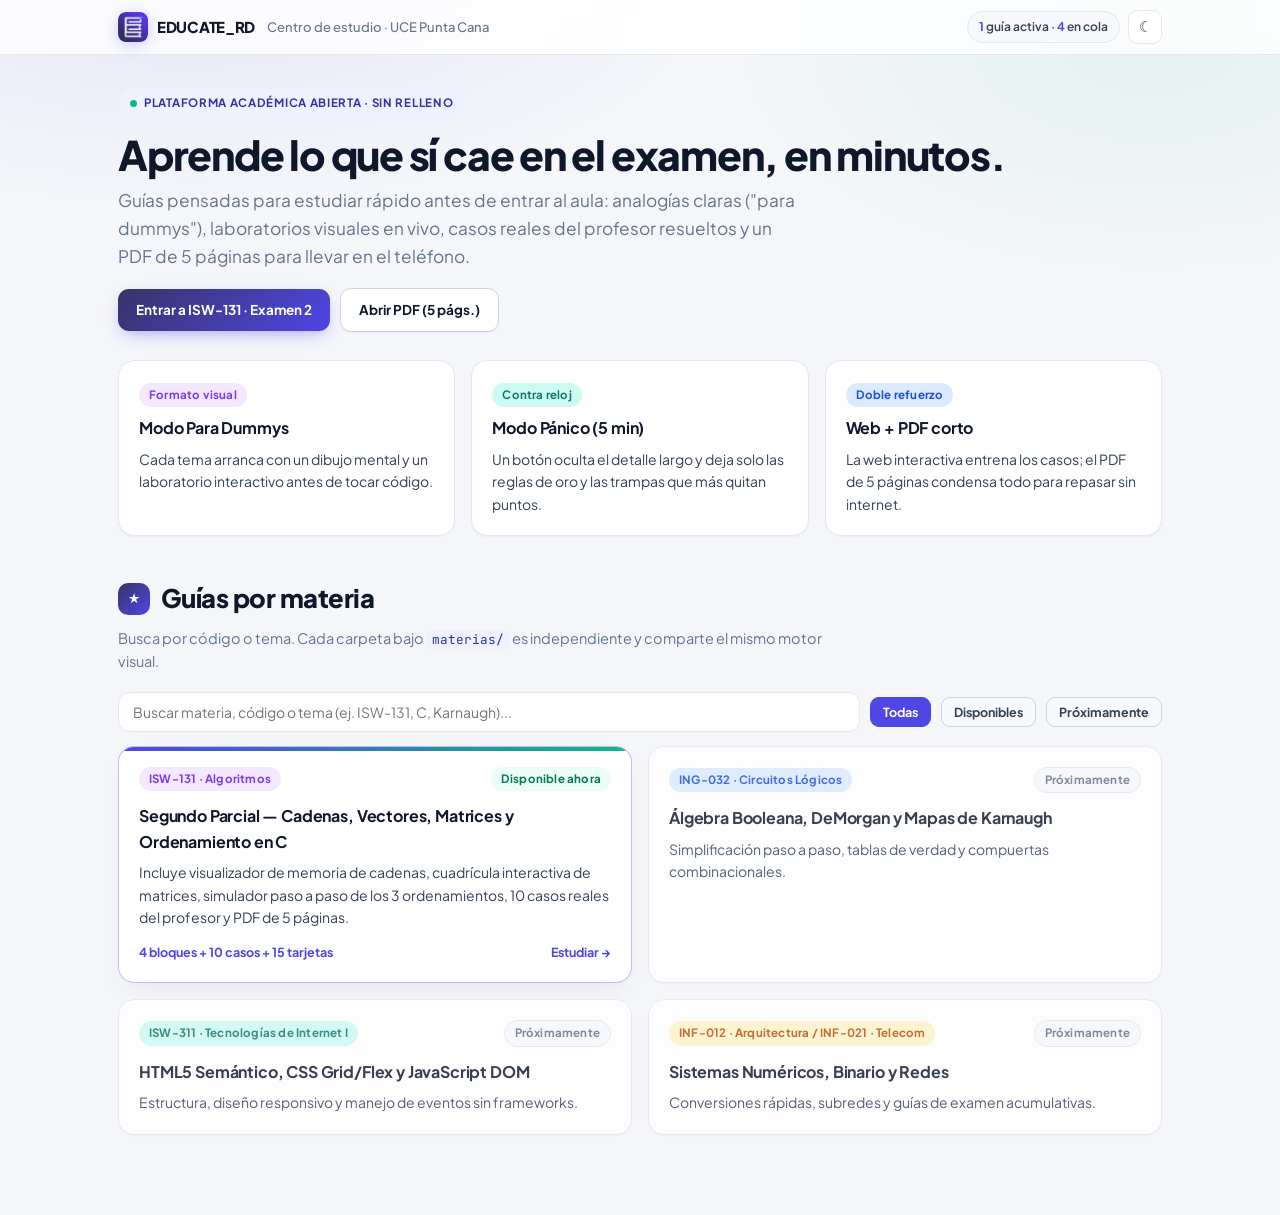
==== commit b13ec529: "EDUCATE_RD: logo en barra y favicons desde assets/media" ====
--- a/index.html
+++ b/index.html
@@ -4,6 +4,9 @@
 <meta charset="UTF-8">
 <meta name="viewport" content="width=device-width, initial-scale=1.0">
 <title>EDUCATE_RD — Guías de estudio UCE</title>
+<link rel="icon" type="image/x-icon" href="assets/media/favicon.ico">
+<link rel="icon" type="image/png" sizes="32x32" href="assets/media/favicon-32.png">
+<link rel="apple-touch-icon" sizes="180x180" href="assets/media/apple-touch-icon.png">
 <link rel="stylesheet" href="assets/css/educate.css">
 </head>
 <body>
@@ -11,7 +14,7 @@
 <header class="topbar">
   <div class="topbar-in">
     <a class="brand" href="index.html">
-      <span class="brand-mark">E</span>
+      <img class="brand-logo" src="assets/media/logo-mark.png" alt="Logo EDUCATE_RD">
       <span>EDUCATE_RD</span>
     </a>
     <span class="crumb">Centro de estudio · UCE Punta Cana</span>
--- a/assets/css/educate.css
+++ b/assets/css/educate.css
@@ -115,6 +115,11 @@
   color: #fff; display: inline-flex; align-items: center; justify-content: center;
   font-size: 13px; font-weight: 800; box-shadow: 0 3px 10px rgba(79,70,229,.35);
 }
+.brand-logo {
+  width: 30px; height: 30px; border-radius: 8px;
+  display: block; object-fit: contain; flex-shrink: 0;
+  filter: drop-shadow(0 3px 8px rgba(79,70,229,.28));
+}
 .crumb {
   color: var(--muted); font-size: 13px; font-weight: 500;
   white-space: nowrap; overflow: hidden; text-overflow: ellipsis; max-width: 280px;
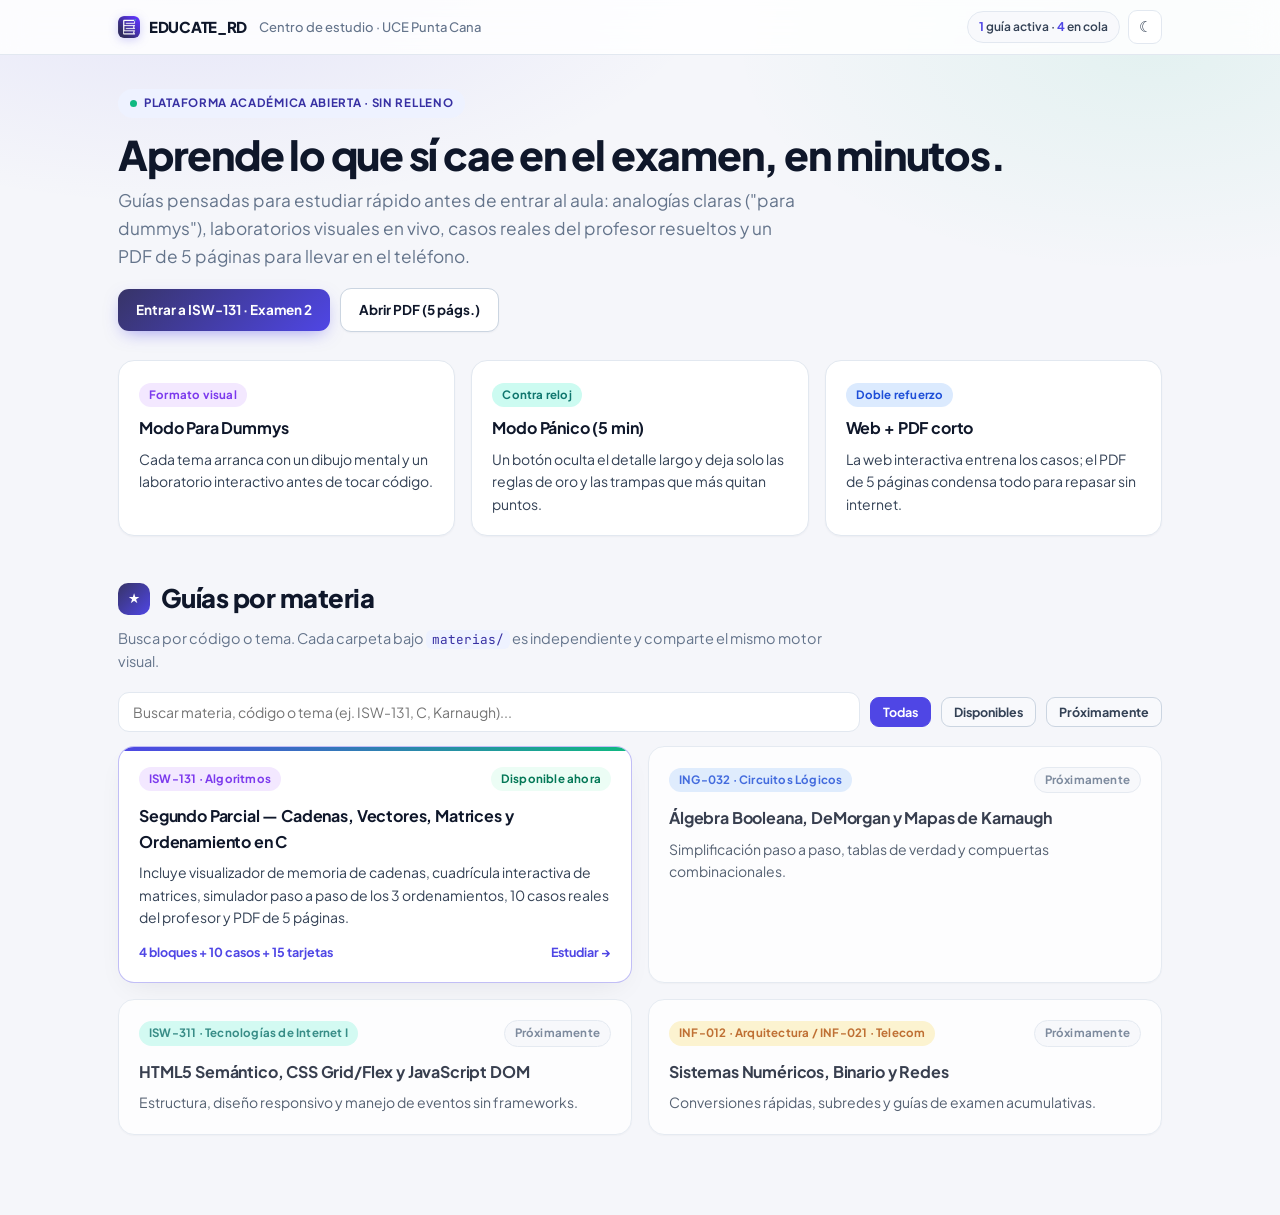
==== commit f798e14c: "EDUCATE_RD: mobile UX nativo (touch targets, modebar apilado, prog-pill compacto, sin zoom iOS)" ====
--- a/index.html
+++ b/index.html
@@ -19,7 +19,7 @@
     </a>
     <span class="crumb">Centro de estudio · UCE Punta Cana</span>
     <div class="top-right">
-      <span class="prog-pill"><b>1</b> guía activa · <b>4</b> en cola</span>
+      <span class="prog-pill"><b>1</b><span class="pl"> guía activa</span><span class="ps"> · </span><b>4</b><span class="pl"> en cola</span></span>
       <button class="icon-btn" id="theme-toggle" type="button" aria-label="Cambiar tema">☾</button>
     </div>
   </div>
--- a/assets/css/educate.css
+++ b/assets/css/educate.css
@@ -89,6 +89,7 @@
 }
 code, kbd, pre, .mono { font-family: "JetBrains Mono", "Cascadia Code", Consolas, monospace; }
 img, svg { max-width: 100%; height: auto; }
+a, button, .opt, .fc, .mat-btn, input, select { touch-action: manipulation; }
 
 .wrap { width: 100%; max-width: 1080px; margin: 0 auto; padding: 0 18px 80px; }
 
@@ -116,9 +117,9 @@
   font-size: 13px; font-weight: 800; box-shadow: 0 3px 10px rgba(79,70,229,.35);
 }
 .brand-logo {
-  width: 30px; height: 30px; border-radius: 8px;
+  width: 22px; height: 22px; border-radius: 6px;
   display: block; object-fit: contain; flex-shrink: 0;
-  filter: drop-shadow(0 3px 8px rgba(79,70,229,.28));
+  filter: drop-shadow(0 2px 5px rgba(79,70,229,.25));
 }
 .crumb {
   color: var(--muted); font-size: 13px; font-weight: 500;
@@ -152,16 +153,6 @@
 }
 .subnav a:hover { color: var(--ink); background: var(--surface-2); }
 .subnav a.on { background: var(--brand-l); color: var(--brand-ink); border-color: rgba(79,70,229,.22); }
-
-@media (max-width: 640px) {
-  .crumb { display: none; }
-  .topbar-in { padding: 8px 14px; flex-wrap: nowrap; gap: 8px; }
-  .brand span:last-child { font-size: 14px; }
-  .prog-pill { font-size: 11px; padding: 4px 9px; }
-  .icon-btn { width: 31px; height: 31px; font-size: 14px; }
-  .subnav { padding: 0 14px 8px; }
-  .wrap { padding: 0 14px 64px; }
-}
 
 /* ---------- Hero ---------- */
 .hero { padding: 34px 0 22px; }
@@ -471,6 +462,40 @@
 .check li:last-child { border-bottom: 0; }
 .check li input { margin-top: 4px; accent-color: var(--brand-2); width: 16px; height: 16px; flex-shrink: 0; }
 
+@media (max-width: 640px) {
+  .crumb { display: none; }
+  .topbar-in { padding: 8px 12px; flex-wrap: nowrap; gap: 8px; }
+  .brand { padding: 5px 0; }
+  .brand span:last-child { font-size: 14px; }
+  .prog-pill { font-size: 11px; padding: 4px 9px; }
+  .prog-pill .pl { display: none; }
+  .prog-pill:not(#prog-text) { display: none; }
+  .brand { padding-top: 7px; padding-bottom: 7px; }
+  .icon-btn { width: 38px; height: 38px; font-size: 15px; }
+  .subnav { padding: 0 12px 8px; }
+  .subnav a { padding: 8px 14px; font-size: 12.5px; display: inline-flex; align-items: center; min-height: 36px; }
+  .wrap { padding: 0 14px 64px; }
+
+  /* Touch targets cómodos (>=36px) */
+  .mat-btn { padding: 10px 15px; font-size: 13px; min-height: 40px; }
+  .btn.sm { padding: 9px 15px; font-size: 13px; min-height: 38px; }
+  .codebar button.copy { padding: 6px 12px; font-size: 11.5px; min-height: 34px; }
+
+  /* Mode switcher: lista nativa apilada, no botones aplastados */
+  .modebar { flex-direction: column; align-items: stretch; }
+  .modebtn { flex: none; width: 100%; padding: 11px 14px; font-size: 13.5px; min-height: 46px; }
+
+  /* Inputs >=16px para que iOS no haga zoom al enfocar */
+  .search-in, input, textarea, select { font-size: 16px; }
+
+  /* Densidad cómoda de lectura */
+  .hero { padding: 26px 0 16px; }
+  .card, .quiz { padding: 16px; }
+  .dummy-box { padding: 15px 16px; }
+  pre.code { font-size: 12px; padding: 12px 13px; }
+  body { font-size: 15.5px; }
+}
+
 /* ---------- Print ---------- */
 @media print {
   .topbar, .modebar, .btn, .reveal, .codebar button.copy { display: none !important; }
